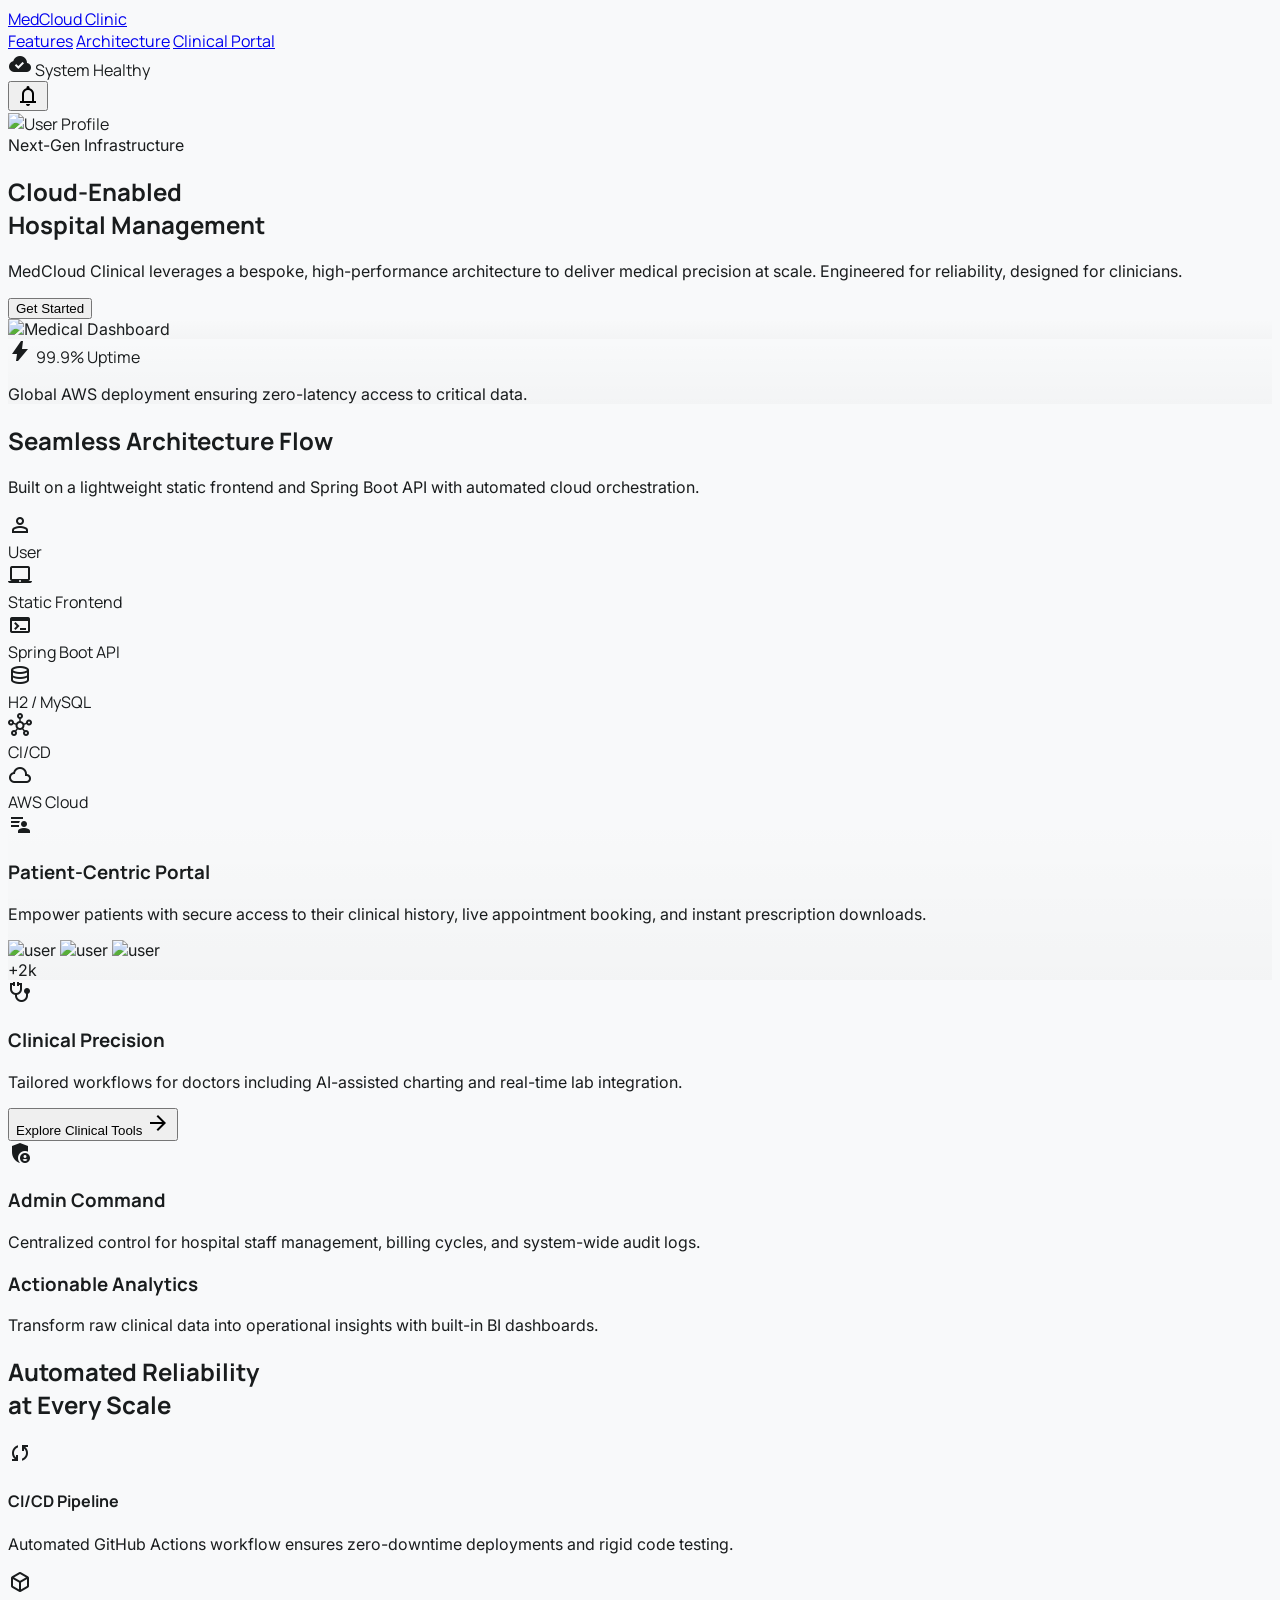
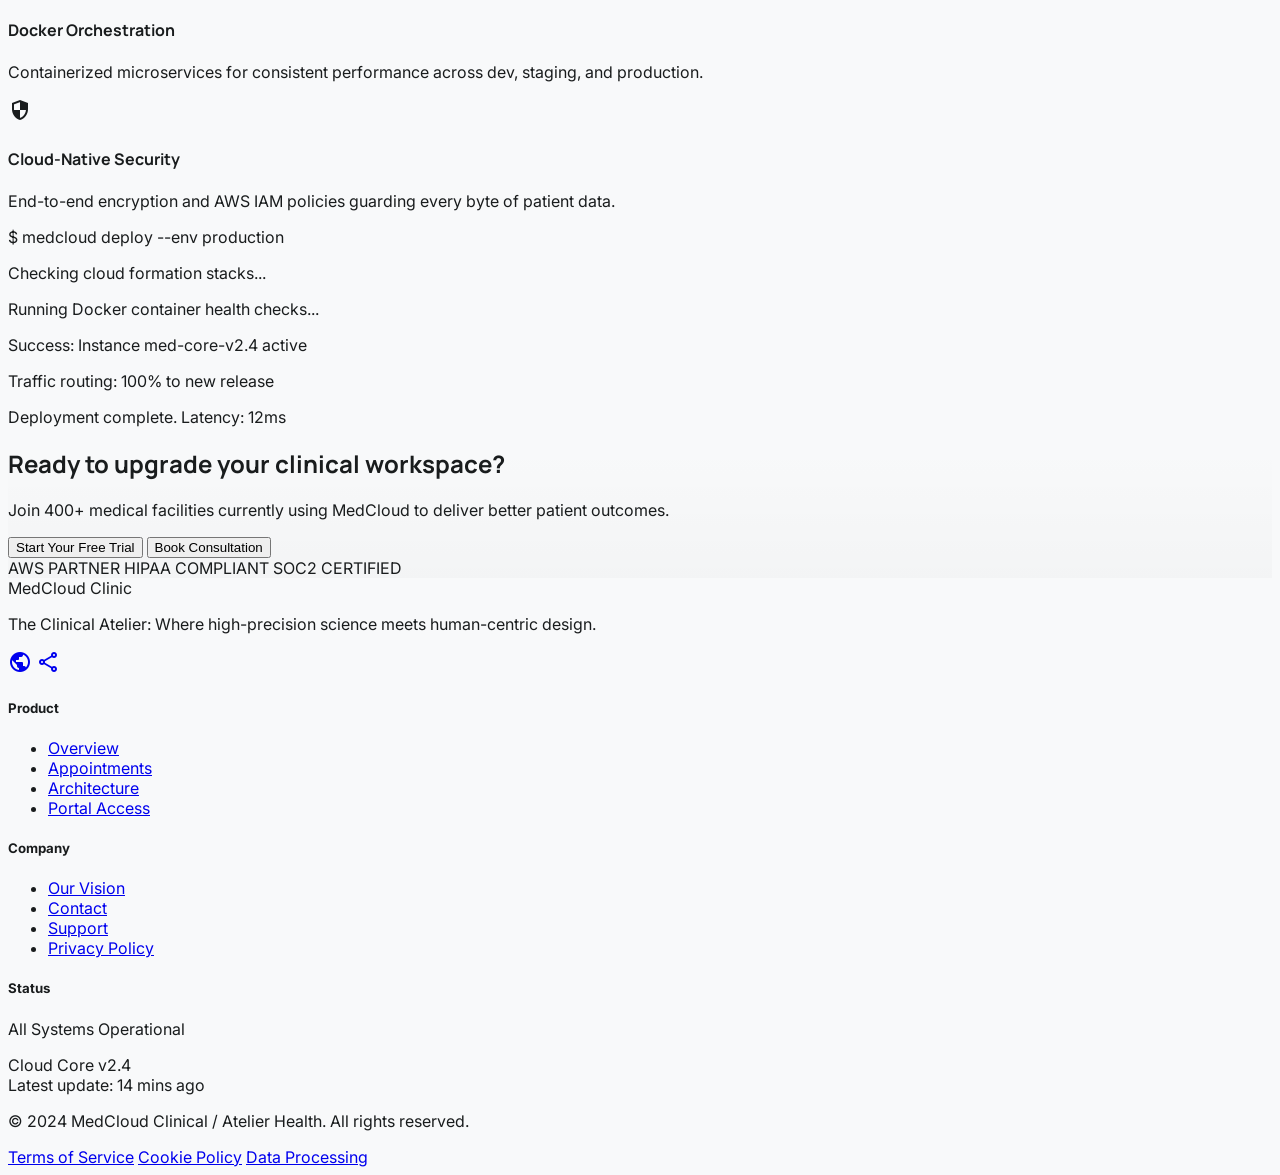
==== frontend/index.html @ cc78b74f "first commit" ====
<!DOCTYPE html>

<html class="light" lang="en">

<head>
  <meta charset="utf-8" />
  <meta content="width=device-width, initial-scale=1.0" name="viewport" />
  <title>MedCloud Clinic | Cloud-Native Hospital Management</title>
  <script src="https://cdn.tailwindcss.com?plugins=forms,container-queries"></script>
  <link href="https://fonts.googleapis.com/css2?family=Manrope:wght@400;500;600;700;800&amp;family=Inter:wght@300;400;500;600&amp;display=swap" rel="stylesheet" />
  <link href="https://fonts.googleapis.com/css2?family=Material+Symbols+Outlined:wght,FILL@100..700,0..1&display=swap" rel="stylesheet" />
  <link rel="stylesheet" href="css/styles.css" />
  <script src="js/tailwind-config.js"></script>
  <script src="js/app.js"></script>
</head>

<body class="bg-surface font-body text-on-surface antialiased">
  <!-- Top Navigation Shell -->
  <nav
    class="fixed top-0 w-full z-50 bg-white/80 backdrop-blur-xl shadow-sm h-16 px-6 flex justify-between items-center font-headline">
    <div class="flex items-center gap-8">
      <a href="index.html" class="text-xl font-bold tracking-tight text-slate-900">MedCloud Clinic</a>
      <div class="hidden md:flex items-center gap-6 text-sm font-medium text-slate-600">
        <a href="#features" class="hover:text-primary transition-colors">Features</a>
        <a href="#architecture" class="hover:text-primary transition-colors">Architecture</a>
        <a href="login.html" class="hover:text-primary transition-colors">Clinical Portal</a>
      </div>
    </div>
    <div class="flex items-center gap-4">
      <div
        class="hidden sm:flex items-center gap-2 px-3 py-1.5 bg-surface-container rounded-full text-on-surface-variant text-sm">
        <span class="material-symbols-outlined text-sm" style="font-variation-settings: 'FILL' 1;">cloud_done</span>
        <span class="font-medium">System Healthy</span>
      </div>
      <button
        class="material-symbols-outlined text-slate-500 hover:bg-slate-50 p-2 rounded-lg transition-all active:scale-95">notifications</button>
      <div class="w-8 h-8 rounded-full overflow-hidden border border-outline-variant/30">
        <img alt="User Profile"
          data-alt="professional portrait of a medical director in a clean white environment with soft lighting and clinical aesthetic"
          src="https://lh3.googleusercontent.com/aida-public/[base64]" />
      </div>
    </div>
  </nav>
  <main class="pt-16">
    <!-- Hero Section -->
    <section class="relative min-h-[870px] flex items-center px-6 lg:px-24 overflow-hidden">
      <div class="absolute inset-0 z-0">
        <div class="absolute top-[-10%] right-[-5%] w-[600px] h-[600px] bg-primary/5 rounded-full blur-[120px]"></div>
        <div class="absolute bottom-[-10%] left-[-5%] w-[400px] h-[400px] bg-secondary/5 rounded-full blur-[100px]">
        </div>
      </div>
      <div class="grid lg:grid-cols-2 gap-12 items-center relative z-10 w-full max-w-7xl mx-auto">
        <div>
          <div
            class="inline-flex items-center gap-2 px-4 py-2 rounded-full bg-primary-fixed text-on-primary-fixed text-xs font-bold tracking-widest uppercase mb-6">
            <span class="w-2 h-2 rounded-full bg-primary animate-pulse"></span>
            Next-Gen Infrastructure
          </div>
          <h1 class="font-headline text-5xl lg:text-7xl font-extrabold text-on-background leading-[1.1] mb-6">
            Cloud-Enabled <br />
            <span class="text-primary">Hospital Management</span>
          </h1>
          <p class="text-lg text-on-surface-variant max-w-xl mb-10 leading-relaxed">
            MedCloud Clinical leverages a bespoke, high-performance architecture to deliver medical precision at scale.
            Engineered for reliability, designed for clinicians.
          </p>
          <div class="flex flex-wrap gap-4">
            <button onclick="window.location.href='login.html'"
              class="bg-primary text-on-primary px-8 py-4 rounded-xl font-semibold shadow-lg shadow-primary/20 hover:scale-[1.02] active:scale-95 transition-all">Get
              Started</button>
          </div>
        </div>
        <div class="relative">
          <div class="bg-surface-container-lowest p-4 rounded-[2rem] tonal-stacking border border-outline-variant/10">
            <img alt="Medical Dashboard" class="rounded-[1.5rem] w-full object-cover aspect-[4/3]"
              data-alt="sleek modern medical dashboard displayed on a high-resolution screen showing health analytics and patient data with a clean blue and white interface"
              src="https://lh3.googleusercontent.com/aida-public/[base64]" />
          </div>
          <div
            class="absolute -bottom-6 -left-6 glass-effect p-6 rounded-2xl tonal-stacking border border-white/40 max-w-[240px]">
            <div class="flex items-center gap-3 mb-2">
              <span class="material-symbols-outlined text-secondary"
                style="font-variation-settings: 'FILL' 1;">bolt</span>
              <span class="font-headline font-bold text-lg">99.9% Uptime</span>
            </div>
            <p class="text-xs text-on-surface-variant font-medium">Global AWS deployment ensuring zero-latency access to
              critical data.</p>
          </div>
        </div>
      </div>
    </section>
    <!-- System Architecture Diagram -->
    <section id="architecture" class="py-24 bg-surface-container-low">
      <div class="max-w-7xl mx-auto px-6">
        <div class="text-center mb-16">
          <h2 class="font-headline text-3xl font-extrabold mb-4">Seamless Architecture Flow</h2>
          <p class="text-on-surface-variant">Built on a lightweight static frontend and Spring Boot API with automated cloud
            orchestration.</p>
        </div>
        <div
          class="relative flex flex-col md:flex-row items-center justify-between gap-4 md:gap-0 bg-surface-container-lowest p-12 rounded-[2.5rem] border border-outline-variant/10 shadow-sm">
          <!-- Flow Node 1 -->
          <div class="flex flex-col items-center text-center z-10 w-32">
            <div class="w-16 h-16 rounded-2xl bg-primary-fixed flex items-center justify-center mb-4 text-primary">
              <span class="material-symbols-outlined text-3xl">person</span>
            </div>
            <span class="font-headline font-bold text-sm">User</span>
          </div>
          <div class="architecture-line hidden md:block"></div>
          <!-- Flow Node 2 -->
          <div class="flex flex-col items-center text-center z-10 w-32">
            <div
              class="w-16 h-16 rounded-2xl bg-secondary-container flex items-center justify-center mb-4 text-secondary">
              <span class="material-symbols-outlined text-3xl">laptop_mac</span>
            </div>
              <span class="font-headline font-bold text-sm">Static Frontend</span>
          </div>
          <div class="architecture-line hidden md:block"></div>
          <!-- Flow Node 3 -->
          <div class="flex flex-col items-center text-center z-10 w-32">
            <div class="w-16 h-16 rounded-2xl bg-tertiary-fixed flex items-center justify-center mb-4 text-tertiary">
              <span class="material-symbols-outlined text-3xl">terminal</span>
            </div>
              <span class="font-headline font-bold text-sm">Spring Boot API</span>
          </div>
          <div class="architecture-line hidden md:block"></div>
          <!-- Flow Node 4 -->
          <div class="flex flex-col items-center text-center z-10 w-32">
            <div class="w-16 h-16 rounded-2xl bg-primary-fixed flex items-center justify-center mb-4 text-primary">
              <span class="material-symbols-outlined text-3xl">database</span>
            </div>
              <span class="font-headline font-bold text-sm">H2 / MySQL</span>
          </div>
          <div class="architecture-line hidden md:block"></div>
          <!-- Flow Node 5 -->
          <div class="flex flex-col items-center text-center z-10 w-32">
            <div
              class="w-16 h-16 rounded-2xl bg-secondary-container flex items-center justify-center mb-4 text-secondary">
              <span class="material-symbols-outlined text-3xl">hub</span>
            </div>
            <span class="font-headline font-bold text-sm">CI/CD</span>
          </div>
          <div class="architecture-line hidden md:block"></div>
          <!-- Flow Node 6 -->
          <div class="flex flex-col items-center text-center z-10 w-32">
            <div class="w-16 h-16 rounded-2xl bg-on-background text-surface flex items-center justify-center mb-4">
              <span class="material-symbols-outlined text-3xl">cloud</span>
            </div>
            <span class="font-headline font-bold text-sm">AWS Cloud</span>
          </div>
        </div>
      </div>
    </section>
    <!-- Features Bento Grid -->
    <section id="features" class="py-24 px-6">
      <div class="max-w-7xl mx-auto">
        <div class="grid grid-cols-1 md:grid-cols-3 gap-8">
          <!-- Feature: Patient -->
          <div
            class="md:col-span-2 bg-surface-container-lowest p-10 rounded-[2rem] tonal-stacking flex flex-col justify-between group">
            <div>
              <div
                class="w-14 h-14 rounded-2xl bg-secondary/10 text-secondary flex items-center justify-center mb-6 group-hover:scale-110 transition-transform">
                <span class="material-symbols-outlined text-3xl"
                  style="font-variation-settings: 'FILL' 1;">patient_list</span>
              </div>
              <h3 class="font-headline text-2xl font-bold mb-4">Patient-Centric Portal</h3>
              <p class="text-on-surface-variant max-w-md">Empower patients with secure access to their clinical history,
                live appointment booking, and instant prescription downloads.</p>
            </div>
            <div class="mt-12 flex -space-x-3 overflow-hidden">
              <img alt="user" class="inline-block h-10 w-10 rounded-full ring-4 ring-white"
                data-alt="close-up portrait of a woman in a casual setting with soft natural light"
                src="https://lh3.googleusercontent.com/aida-public/[base64]" />
              <img alt="user" class="inline-block h-10 w-10 rounded-full ring-4 ring-white"
                data-alt="headshot of a man with a friendly expression in a brightly lit studio"
                src="https://lh3.googleusercontent.com/aida-public/[base64]" />
              <img alt="user" class="inline-block h-10 w-10 rounded-full ring-4 ring-white"
                data-alt="professional headshot of a woman in a corporate setting with neutral background"
                src="https://lh3.googleusercontent.com/aida-public/[base64]" />
              <div
                class="flex items-center justify-center h-10 w-10 rounded-full bg-surface-container text-xs font-bold text-on-surface ring-4 ring-white">
                +2k</div>
            </div>
          </div>
          <!-- Feature: Doctor -->
          <div class="bg-primary p-10 rounded-[2rem] text-on-primary flex flex-col justify-between">
            <div>
              <div class="w-14 h-14 rounded-2xl bg-white/20 flex items-center justify-center mb-6">
                <span class="material-symbols-outlined text-3xl text-white"
                  style="font-variation-settings: 'FILL' 1;">stethoscope</span>
              </div>
              <h3 class="font-headline text-2xl font-bold mb-4">Clinical Precision</h3>
              <p class="text-primary-fixed/80">Tailored workflows for doctors including AI-assisted charting and
                real-time lab integration.</p>
            </div>
            <button onclick="window.location.href='login.html'" class="mt-8 text-sm font-bold flex items-center gap-2 group">
              Explore Clinical Tools <span
                class="material-symbols-outlined group-hover:translate-x-1 transition-transform">arrow_forward</span>
            </button>
          </div>
          <!-- Feature: Admin -->
          <div class="bg-surface-container p-10 rounded-[2rem] flex flex-col justify-between">
            <div>
              <div class="w-14 h-14 rounded-2xl bg-white flex items-center justify-center mb-6 shadow-sm">
                <span class="material-symbols-outlined text-3xl text-on-surface"
                  style="font-variation-settings: 'FILL' 1;">admin_panel_settings</span>
              </div>
              <h3 class="font-headline text-2xl font-bold mb-4">Admin Command</h3>
              <p class="text-on-surface-variant">Centralized control for hospital staff management, billing cycles, and
                system-wide audit logs.</p>
            </div>
          </div>
          <!-- Feature: Analytics -->
          <div
            class="md:col-span-2 bg-secondary text-on-secondary p-10 rounded-[2rem] flex flex-col md:flex-row gap-8 items-center">
            <div class="flex-1">
              <h3 class="font-headline text-2xl font-bold mb-4">Actionable Analytics</h3>
              <p class="text-secondary-fixed/80">Transform raw clinical data into operational insights with built-in BI
                dashboards.</p>
            </div>
            <div class="w-full md:w-1/2 bg-white/10 p-4 rounded-xl backdrop-blur-sm border border-white/10">
              <div class="h-32 flex items-end gap-2">
                <div class="w-full bg-white/30 rounded-t-sm" style="height: 40%;"></div>
                <div class="w-full bg-white/50 rounded-t-sm" style="height: 70%;"></div>
                <div class="w-full bg-white/20 rounded-t-sm" style="height: 30%;"></div>
                <div class="w-full bg-white rounded-t-sm" style="height: 90%;"></div>
                <div class="w-full bg-white/60 rounded-t-sm" style="height: 50%;"></div>
              </div>
            </div>
          </div>
        </div>
      </div>
    </section>
    <!-- DevOps Highlight Section -->
    <section class="py-24 bg-on-background text-surface overflow-hidden">
      <div class="max-w-7xl mx-auto px-6 grid md:grid-cols-2 gap-16 items-center">
        <div>
          <h2 class="font-headline text-4xl font-extrabold mb-8 leading-tight">Automated Reliability <br />at Every
            Scale</h2>
          <div class="space-y-6">
            <div class="flex gap-4">
              <div class="flex-shrink-0 w-10 h-10 rounded-full bg-primary/20 flex items-center justify-center">
                <span class="material-symbols-outlined text-primary text-xl">sync</span>
              </div>
              <div>
                <h4 class="font-bold mb-1">CI/CD Pipeline</h4>
                <p class="text-sm text-surface-dim">Automated GitHub Actions workflow ensures zero-downtime deployments
                  and rigid code testing.</p>
              </div>
            </div>
            <div class="flex gap-4">
              <div class="flex-shrink-0 w-10 h-10 rounded-full bg-secondary/20 flex items-center justify-center">
                <span class="material-symbols-outlined text-secondary text-xl">deployed_code</span>
              </div>
              <div>
                <h4 class="font-bold mb-1">Docker Orchestration</h4>
                <p class="text-sm text-surface-dim">Containerized microservices for consistent performance across dev,
                  staging, and production.</p>
              </div>
            </div>
            <div class="flex gap-4">
              <div class="flex-shrink-0 w-10 h-10 rounded-full bg-tertiary-fixed/10 flex items-center justify-center">
                <span class="material-symbols-outlined text-tertiary-fixed text-xl">security</span>
              </div>
              <div>
                <h4 class="font-bold mb-1">Cloud-Native Security</h4>
                <p class="text-sm text-surface-dim">End-to-end encryption and AWS IAM policies guarding every byte of
                  patient data.</p>
              </div>
            </div>
          </div>
        </div>
        <div class="relative">
          <div class="absolute inset-0 bg-primary/20 rounded-full blur-[100px] -z-10"></div>
          <div class="bg-surface-container-highest/5 border border-white/10 p-8 rounded-[2.5rem] font-mono text-sm">
            <div class="flex gap-2 mb-4">
              <div class="w-3 h-3 rounded-full bg-red-500"></div>
              <div class="w-3 h-3 rounded-full bg-yellow-500"></div>
              <div class="w-3 h-3 rounded-full bg-green-500"></div>
            </div>
            <div class="space-y-2 opacity-80">
              <p class="text-secondary">$ medcloud deploy --env production</p>
              <p class="text-surface-dim">Checking cloud formation stacks...</p>
              <p class="text-surface-dim">Running Docker container health checks...</p>
              <p class="text-primary-fixed">Success: Instance med-core-v2.4 active</p>
              <p class="text-surface-dim">Traffic routing: 100% to new release</p>
              <p class="text-secondary-fixed">Deployment complete. Latency: 12ms</p>
            </div>
          </div>
        </div>
      </div>
    </section>
    <!-- Final Call to Action -->
    <section class="py-24 px-6 text-center">
      <div
        class="max-w-3xl mx-auto bg-surface-container-lowest p-16 rounded-[3rem] tonal-stacking border border-outline-variant/10">
        <h2 class="font-headline text-4xl font-extrabold mb-6">Ready to upgrade your clinical workspace?</h2>
        <p class="text-on-surface-variant mb-10 text-lg">Join 400+ medical facilities currently using MedCloud to
          deliver better patient outcomes.</p>
        <div class="flex flex-col sm:flex-row gap-4 justify-center">
          <button onclick="window.location.href='login.html'"
            class="bg-primary text-on-primary px-10 py-5 rounded-2xl font-bold text-lg hover:shadow-xl hover:shadow-primary/30 transition-all">Start
            Your Free Trial</button>
          <button onclick="window.location.href='appointment-booking.html'"
            class="bg-white text-on-surface border border-outline-variant px-10 py-5 rounded-2xl font-bold text-lg hover:bg-surface-container transition-all">Book
            Consultation</button>
        </div>
        <div class="mt-12 flex items-center justify-center gap-8 opacity-50 grayscale">
          <span class="font-bold">AWS PARTNER</span>
          <span class="font-bold">HIPAA COMPLIANT</span>
          <span class="font-bold">SOC2 CERTIFIED</span>
        </div>
      </div>
    </section>
  </main>
  <!-- Footer -->
  <footer class="bg-surface-container-low pt-24 pb-12 px-6">
    <div class="max-w-7xl mx-auto">
      <div class="grid grid-cols-2 md:grid-cols-4 lg:grid-cols-5 gap-12 mb-16">
        <div class="col-span-2 lg:col-span-2">
          <span class="text-xl font-black tracking-tighter text-primary mb-6 block">MedCloud Clinic</span>
          <p class="text-on-surface-variant max-w-xs mb-6">The Clinical Atelier: Where high-precision science meets
            human-centric design.</p>
          <div class="flex gap-4">
            <a class="w-10 h-10 rounded-lg bg-surface flex items-center justify-center text-on-surface hover:bg-primary hover:text-white transition-all"
              href="mailto:hello@medcloudclinic.com?subject=Website%20inquiry"><span class="material-symbols-outlined">public</span></a>
            <a class="w-10 h-10 rounded-lg bg-surface flex items-center justify-center text-on-surface hover:bg-primary hover:text-white transition-all"
              href="mailto:hello@medcloudclinic.com?subject=Partnership%20inquiry"><span class="material-symbols-outlined">share</span></a>
          </div>
        </div>
        <div>
          <h5 class="font-bold mb-6">Product</h5>
          <ul class="space-y-4 text-on-surface-variant text-sm font-medium">
            <li><a class="hover:text-primary transition-colors" href="#features">Overview</a></li>
            <li><a class="hover:text-primary transition-colors" href="login.html">Appointments</a></li>
            <li><a class="hover:text-primary transition-colors" href="#architecture">Architecture</a></li>
            <li><a class="hover:text-primary transition-colors" href="login.html">Portal Access</a></li>
          </ul>
        </div>
        <div>
          <h5 class="font-bold mb-6">Company</h5>
          <ul class="space-y-4 text-on-surface-variant text-sm font-medium">
            <li><a class="hover:text-primary transition-colors" href="mailto:hello@medcloudclinic.com?subject=About%20MedCloud%20Clinic">Our Vision</a></li>
            <li><a class="hover:text-primary transition-colors" href="mailto:hello@medcloudclinic.com?subject=Contact%20request">Contact</a></li>
            <li><a class="hover:text-primary transition-colors" href="mailto:support@medcloudclinic.com?subject=Support%20request">Support</a></li>
            <li><a class="hover:text-primary transition-colors" href="mailto:privacy@medcloudclinic.com?subject=Privacy%20policy%20request">Privacy Policy</a></li>
          </ul>
        </div>
        <div>
          <h5 class="font-bold mb-6">Status</h5>
          <div class="flex items-center gap-2 mb-4">
            <span class="w-2 h-2 rounded-full bg-secondary"></span>
            <span class="text-sm font-medium">All Systems Operational</span>
          </div>
          <p class="text-xs text-on-surface-variant">Cloud Core v2.4 <br />Latest update: 14 mins ago</p>
        </div>
      </div>
      <div
        class="pt-8 border-t border-outline-variant/20 flex flex-col md:flex-row justify-between gap-4 items-center text-xs text-on-surface-variant font-medium">
        <p>© 2024 MedCloud Clinical / Atelier Health. All rights reserved.</p>
        <div class="flex gap-8">
          <a class="hover:text-on-surface" href="mailto:legal@medcloudclinic.com?subject=Terms%20of%20service%20request">Terms of Service</a>
          <a class="hover:text-on-surface" href="mailto:privacy@medcloudclinic.com?subject=Cookie%20policy%20request">Cookie Policy</a>
          <a class="hover:text-on-surface" href="mailto:privacy@medcloudclinic.com?subject=Data%20processing%20request">Data Processing</a>
        </div>
      </div>
    </div>
  </footer>
</body>

</html>
---- frontend/css/styles.css ----
.material-symbols-outlined {
  font-variation-settings: 'FILL' 0, 'wght' 400, 'GRAD' 0, 'opsz' 24;
}

body {
  font-family: 'Inter', sans-serif;
  background-color: #f8f9fa;
  color: #191c1d;
}

h1,
h2,
h3,
h4,
.font-headline,
.brand-font {
  font-family: 'Manrope', sans-serif;
}

.glass-panel, .glass-card, .glass-indicator {
  background: rgba(255, 255, 255, 0.8);
  backdrop-filter: blur(24px);
  -webkit-backdrop-filter: blur(24px);
}

.no-scrollbar::-webkit-scrollbar { display: none; }
.no-scrollbar { -ms-overflow-style: none; scrollbar-width: none; }

.tonal-stacking {
  background: linear-gradient(to bottom, transparent, rgba(0, 0, 0, 0.02));
}

::-webkit-scrollbar { width: 6px; }
::-webkit-scrollbar-track { background: transparent; }
::-webkit-scrollbar-thumb { background: #e1e3e4; border-radius: 10px; }
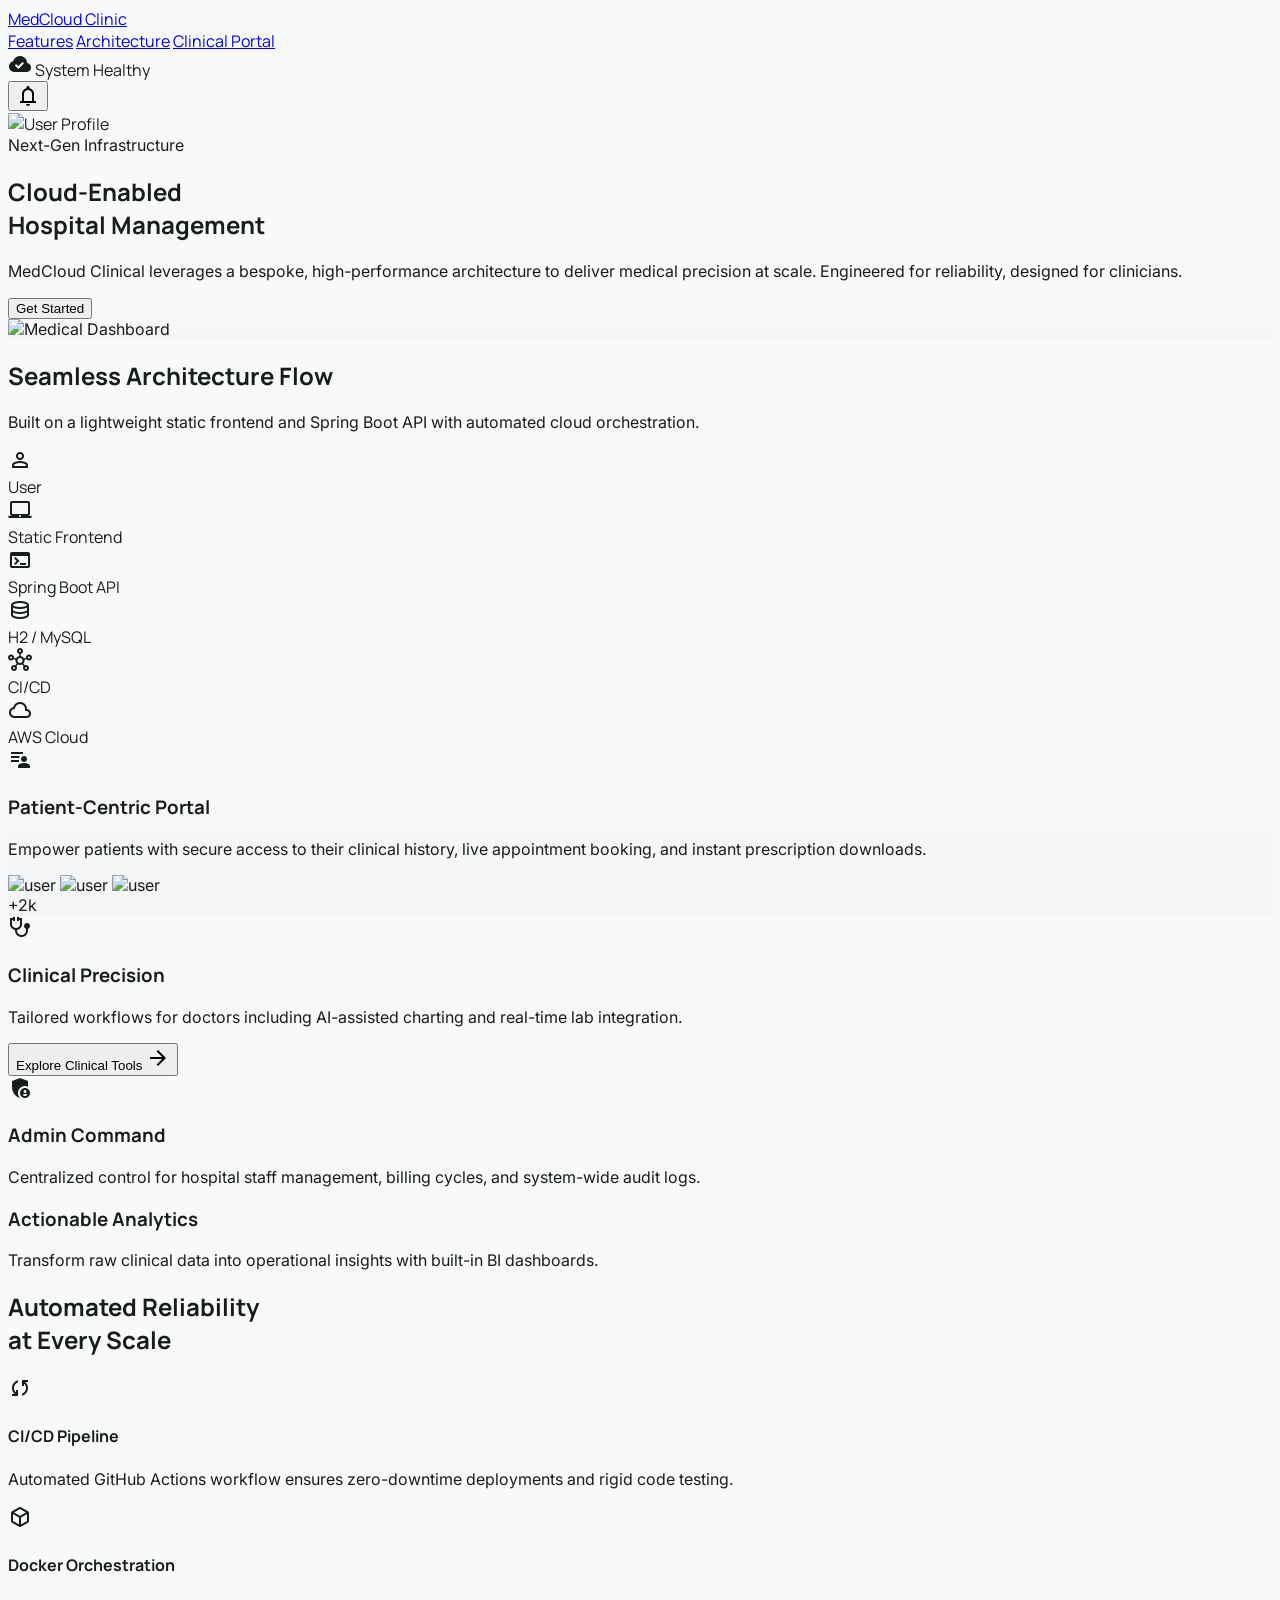
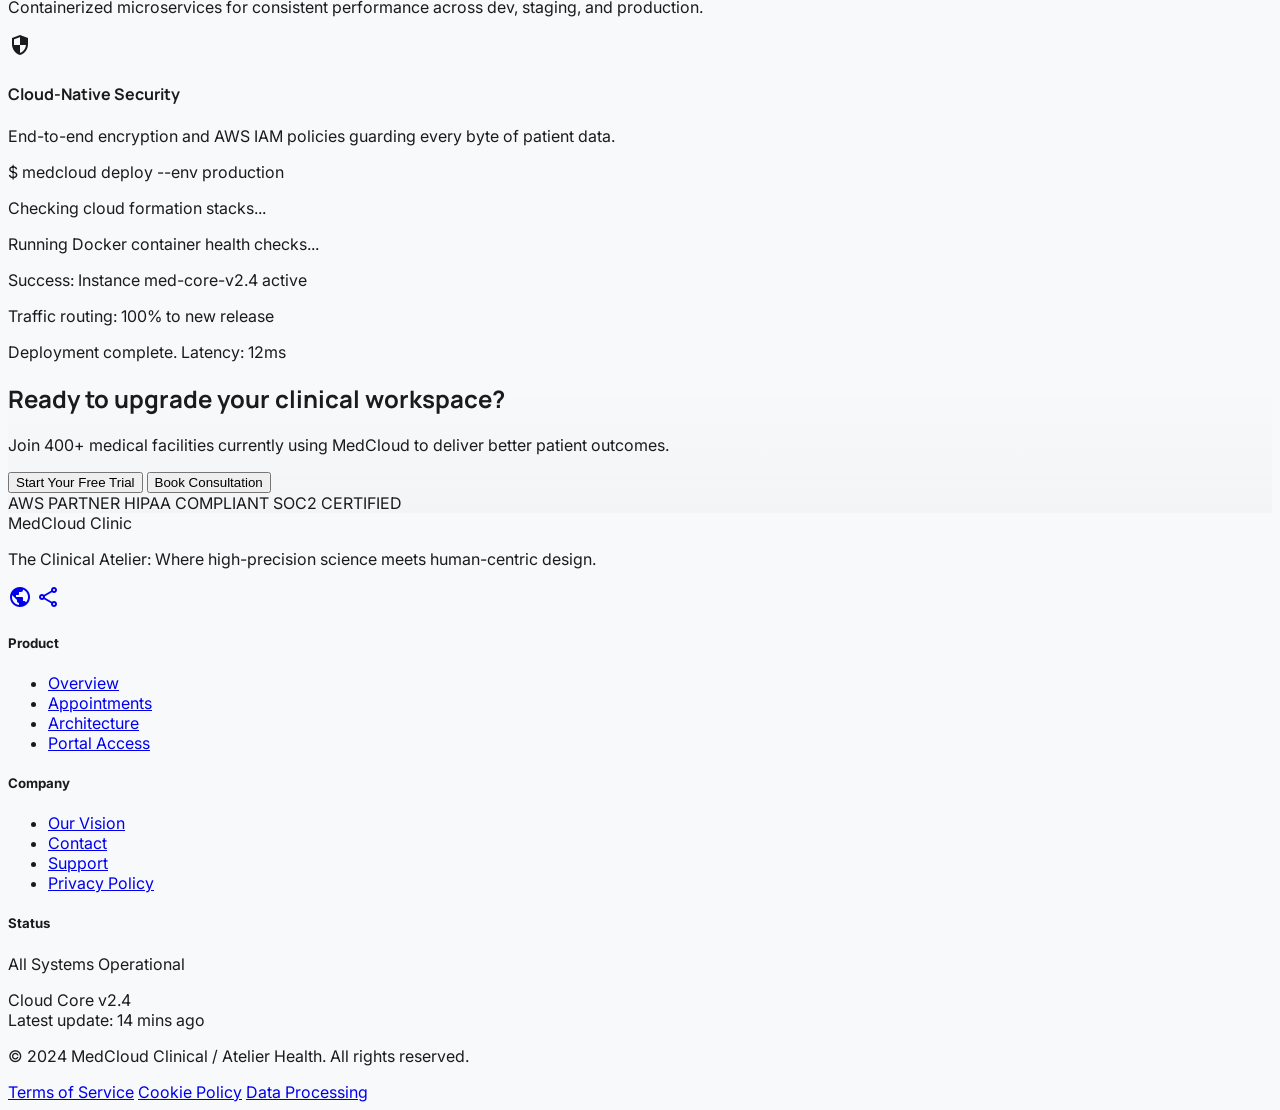
==== commit a2fb24b0: "Updated README (minor fixes)" ====
--- a/frontend/index.html
+++ b/frontend/index.html
@@ -7,8 +7,11 @@
   <meta content="width=device-width, initial-scale=1.0" name="viewport" />
   <title>MedCloud Clinic | Cloud-Native Hospital Management</title>
   <script src="https://cdn.tailwindcss.com?plugins=forms,container-queries"></script>
-  <link href="https://fonts.googleapis.com/css2?family=Manrope:wght@400;500;600;700;800&amp;family=Inter:wght@300;400;500;600&amp;display=swap" rel="stylesheet" />
-  <link href="https://fonts.googleapis.com/css2?family=Material+Symbols+Outlined:wght,FILL@100..700,0..1&display=swap" rel="stylesheet" />
+  <link
+    href="https://fonts.googleapis.com/css2?family=Manrope:wght@400;500;600;700;800&amp;family=Inter:wght@300;400;500;600&amp;display=swap"
+    rel="stylesheet" />
+  <link href="https://fonts.googleapis.com/css2?family=Material+Symbols+Outlined:wght,FILL@100..700,0..1&display=swap"
+    rel="stylesheet" />
   <link rel="stylesheet" href="css/styles.css" />
   <script src="js/tailwind-config.js"></script>
   <script src="js/app.js"></script>
@@ -76,16 +79,6 @@
               data-alt="sleek modern medical dashboard displayed on a high-resolution screen showing health analytics and patient data with a clean blue and white interface"
               src="https://lh3.googleusercontent.com/aida-public/[base64]" />
           </div>
-          <div
-            class="absolute -bottom-6 -left-6 glass-effect p-6 rounded-2xl tonal-stacking border border-white/40 max-w-[240px]">
-            <div class="flex items-center gap-3 mb-2">
-              <span class="material-symbols-outlined text-secondary"
-                style="font-variation-settings: 'FILL' 1;">bolt</span>
-              <span class="font-headline font-bold text-lg">99.9% Uptime</span>
-            </div>
-            <p class="text-xs text-on-surface-variant font-medium">Global AWS deployment ensuring zero-latency access to
-              critical data.</p>
-          </div>
         </div>
       </div>
     </section>
@@ -94,7 +87,8 @@
       <div class="max-w-7xl mx-auto px-6">
         <div class="text-center mb-16">
           <h2 class="font-headline text-3xl font-extrabold mb-4">Seamless Architecture Flow</h2>
-          <p class="text-on-surface-variant">Built on a lightweight static frontend and Spring Boot API with automated cloud
+          <p class="text-on-surface-variant">Built on a lightweight static frontend and Spring Boot API with automated
+            cloud
             orchestration.</p>
         </div>
         <div
@@ -113,7 +107,7 @@
               class="w-16 h-16 rounded-2xl bg-secondary-container flex items-center justify-center mb-4 text-secondary">
               <span class="material-symbols-outlined text-3xl">laptop_mac</span>
             </div>
-              <span class="font-headline font-bold text-sm">Static Frontend</span>
+            <span class="font-headline font-bold text-sm">Static Frontend</span>
           </div>
           <div class="architecture-line hidden md:block"></div>
           <!-- Flow Node 3 -->
@@ -121,7 +115,7 @@
             <div class="w-16 h-16 rounded-2xl bg-tertiary-fixed flex items-center justify-center mb-4 text-tertiary">
               <span class="material-symbols-outlined text-3xl">terminal</span>
             </div>
-              <span class="font-headline font-bold text-sm">Spring Boot API</span>
+            <span class="font-headline font-bold text-sm">Spring Boot API</span>
           </div>
           <div class="architecture-line hidden md:block"></div>
           <!-- Flow Node 4 -->
@@ -129,7 +123,7 @@
             <div class="w-16 h-16 rounded-2xl bg-primary-fixed flex items-center justify-center mb-4 text-primary">
               <span class="material-symbols-outlined text-3xl">database</span>
             </div>
-              <span class="font-headline font-bold text-sm">H2 / MySQL</span>
+            <span class="font-headline font-bold text-sm">H2 / MySQL</span>
           </div>
           <div class="architecture-line hidden md:block"></div>
           <!-- Flow Node 5 -->
@@ -194,7 +188,8 @@
               <p class="text-primary-fixed/80">Tailored workflows for doctors including AI-assisted charting and
                 real-time lab integration.</p>
             </div>
-            <button onclick="window.location.href='login.html'" class="mt-8 text-sm font-bold flex items-center gap-2 group">
+            <button onclick="window.location.href='login.html'"
+              class="mt-8 text-sm font-bold flex items-center gap-2 group">
               Explore Clinical Tools <span
                 class="material-symbols-outlined group-hover:translate-x-1 transition-transform">arrow_forward</span>
             </button>
@@ -324,9 +319,11 @@
             human-centric design.</p>
           <div class="flex gap-4">
             <a class="w-10 h-10 rounded-lg bg-surface flex items-center justify-center text-on-surface hover:bg-primary hover:text-white transition-all"
-              href="mailto:hello@medcloudclinic.com?subject=Website%20inquiry"><span class="material-symbols-outlined">public</span></a>
+              href="mailto:hello@medcloudclinic.com?subject=Website%20inquiry"><span
+                class="material-symbols-outlined">public</span></a>
             <a class="w-10 h-10 rounded-lg bg-surface flex items-center justify-center text-on-surface hover:bg-primary hover:text-white transition-all"
-              href="mailto:hello@medcloudclinic.com?subject=Partnership%20inquiry"><span class="material-symbols-outlined">share</span></a>
+              href="mailto:hello@medcloudclinic.com?subject=Partnership%20inquiry"><span
+                class="material-symbols-outlined">share</span></a>
           </div>
         </div>
         <div>
@@ -341,10 +338,14 @@
         <div>
           <h5 class="font-bold mb-6">Company</h5>
           <ul class="space-y-4 text-on-surface-variant text-sm font-medium">
-            <li><a class="hover:text-primary transition-colors" href="mailto:hello@medcloudclinic.com?subject=About%20MedCloud%20Clinic">Our Vision</a></li>
-            <li><a class="hover:text-primary transition-colors" href="mailto:hello@medcloudclinic.com?subject=Contact%20request">Contact</a></li>
-            <li><a class="hover:text-primary transition-colors" href="mailto:support@medcloudclinic.com?subject=Support%20request">Support</a></li>
-            <li><a class="hover:text-primary transition-colors" href="mailto:privacy@medcloudclinic.com?subject=Privacy%20policy%20request">Privacy Policy</a></li>
+            <li><a class="hover:text-primary transition-colors"
+                href="mailto:hello@medcloudclinic.com?subject=About%20MedCloud%20Clinic">Our Vision</a></li>
+            <li><a class="hover:text-primary transition-colors"
+                href="mailto:hello@medcloudclinic.com?subject=Contact%20request">Contact</a></li>
+            <li><a class="hover:text-primary transition-colors"
+                href="mailto:support@medcloudclinic.com?subject=Support%20request">Support</a></li>
+            <li><a class="hover:text-primary transition-colors"
+                href="mailto:privacy@medcloudclinic.com?subject=Privacy%20policy%20request">Privacy Policy</a></li>
           </ul>
         </div>
         <div>
@@ -360,13 +361,16 @@
         class="pt-8 border-t border-outline-variant/20 flex flex-col md:flex-row justify-between gap-4 items-center text-xs text-on-surface-variant font-medium">
         <p>© 2024 MedCloud Clinical / Atelier Health. All rights reserved.</p>
         <div class="flex gap-8">
-          <a class="hover:text-on-surface" href="mailto:legal@medcloudclinic.com?subject=Terms%20of%20service%20request">Terms of Service</a>
-          <a class="hover:text-on-surface" href="mailto:privacy@medcloudclinic.com?subject=Cookie%20policy%20request">Cookie Policy</a>
-          <a class="hover:text-on-surface" href="mailto:privacy@medcloudclinic.com?subject=Data%20processing%20request">Data Processing</a>
+          <a class="hover:text-on-surface"
+            href="mailto:legal@medcloudclinic.com?subject=Terms%20of%20service%20request">Terms of Service</a>
+          <a class="hover:text-on-surface"
+            href="mailto:privacy@medcloudclinic.com?subject=Cookie%20policy%20request">Cookie Policy</a>
+          <a class="hover:text-on-surface"
+            href="mailto:privacy@medcloudclinic.com?subject=Data%20processing%20request">Data Processing</a>
         </div>
       </div>
     </div>
   </footer>
 </body>
 
-</html>
+</html>
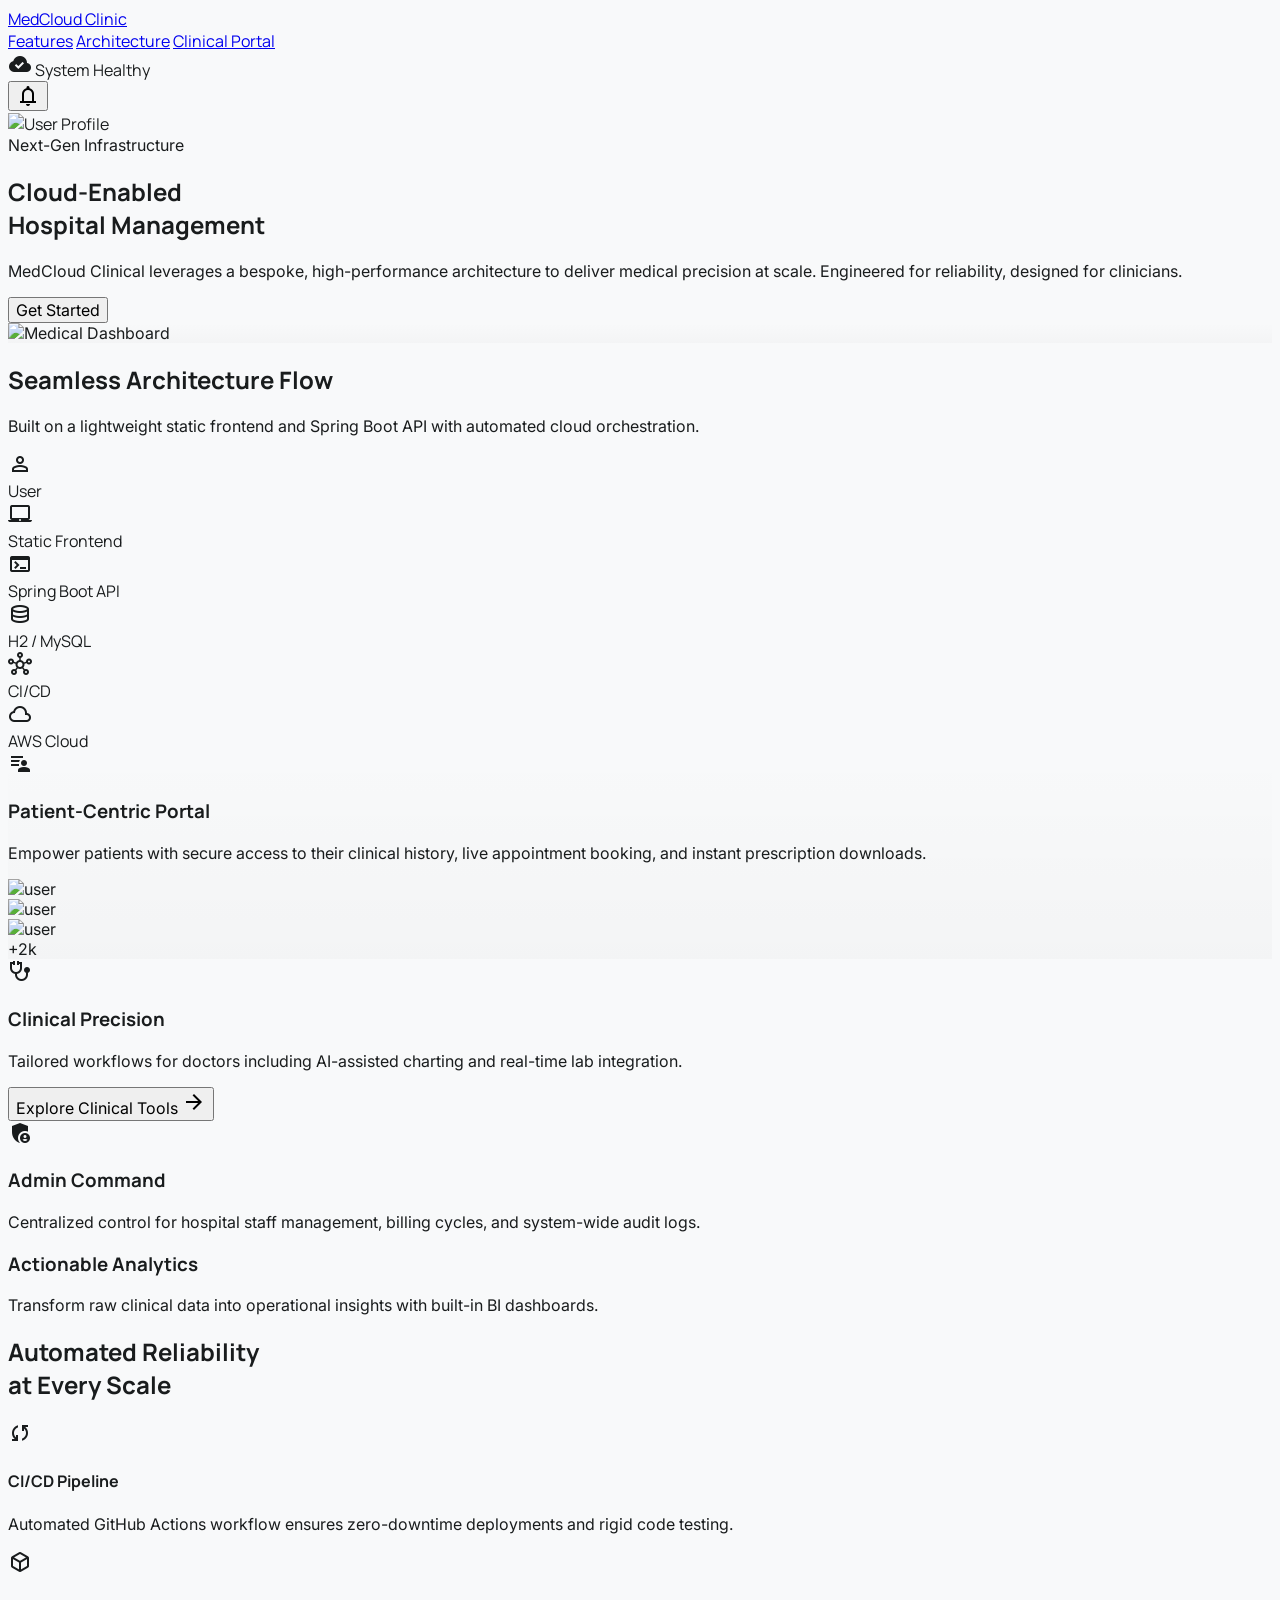
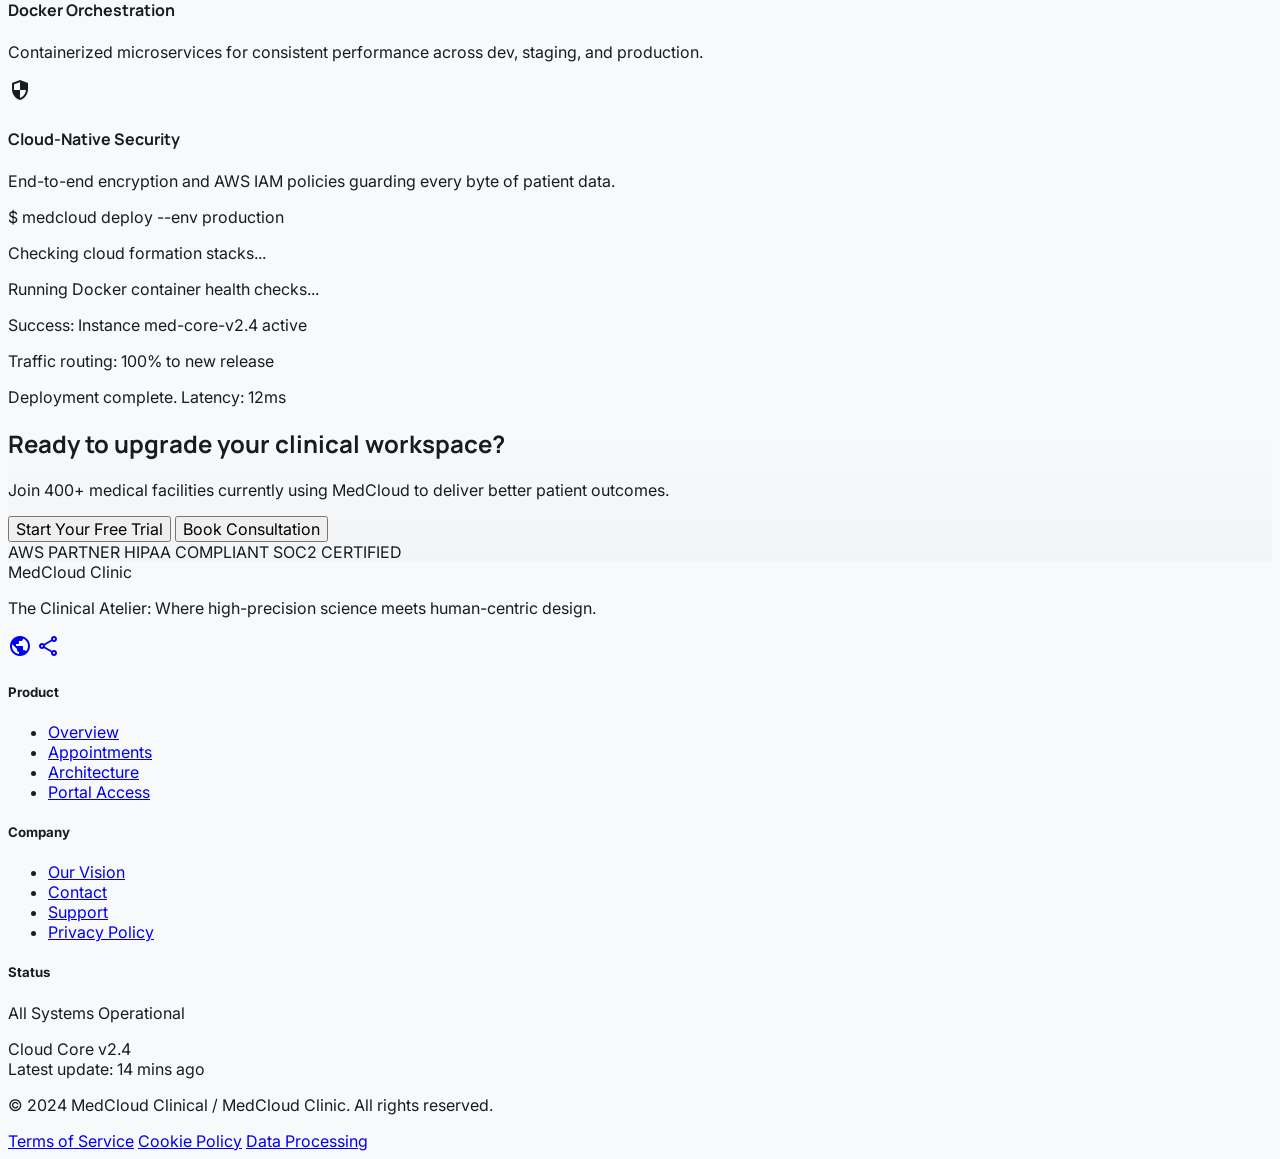
==== commit 6441011c: "Fixing bugs 1" ====
--- a/frontend/index.html
+++ b/frontend/index.html
@@ -359,7 +359,7 @@
       </div>
       <div
         class="pt-8 border-t border-outline-variant/20 flex flex-col md:flex-row justify-between gap-4 items-center text-xs text-on-surface-variant font-medium">
-        <p>© 2024 MedCloud Clinical / Atelier Health. All rights reserved.</p>
+        <p>© 2024 MedCloud Clinical / MedCloud Clinic. All rights reserved.</p>
         <div class="flex gap-8">
           <a class="hover:text-on-surface"
             href="mailto:legal@medcloudclinic.com?subject=Terms%20of%20service%20request">Terms of Service</a>
--- a/frontend/css/styles.css
+++ b/frontend/css/styles.css
@@ -1,5 +1,7 @@
 .material-symbols-outlined {
   font-variation-settings: 'FILL' 0, 'wght' 400, 'GRAD' 0, 'opsz' 24;
+  line-height: 1;
+  flex-shrink: 0;
 }
 
 body {
@@ -30,6 +32,39 @@
   background: linear-gradient(to bottom, transparent, rgba(0, 0, 0, 0.02));
 }
 
+.auth-checking body {
+  visibility: hidden;
+}
+
+a[href="index.html"] .w-10,
+a[href="index.html"] .h-10 {
+  flex-shrink: 0;
+}
+
+img {
+  max-width: 100%;
+}
+
+img[alt*="Profile"],
+img[data-alt*="portrait"],
+img[data-alt*="professional"] {
+  display: block;
+  object-fit: cover;
+}
+
+textarea {
+  min-height: 8rem;
+  line-height: 1.5;
+  resize: vertical;
+}
+
+input,
+textarea,
+select,
+button {
+  font: inherit;
+}
+
 ::-webkit-scrollbar { width: 6px; }
 ::-webkit-scrollbar-track { background: transparent; }
 ::-webkit-scrollbar-thumb { background: #e1e3e4; border-radius: 10px; }
